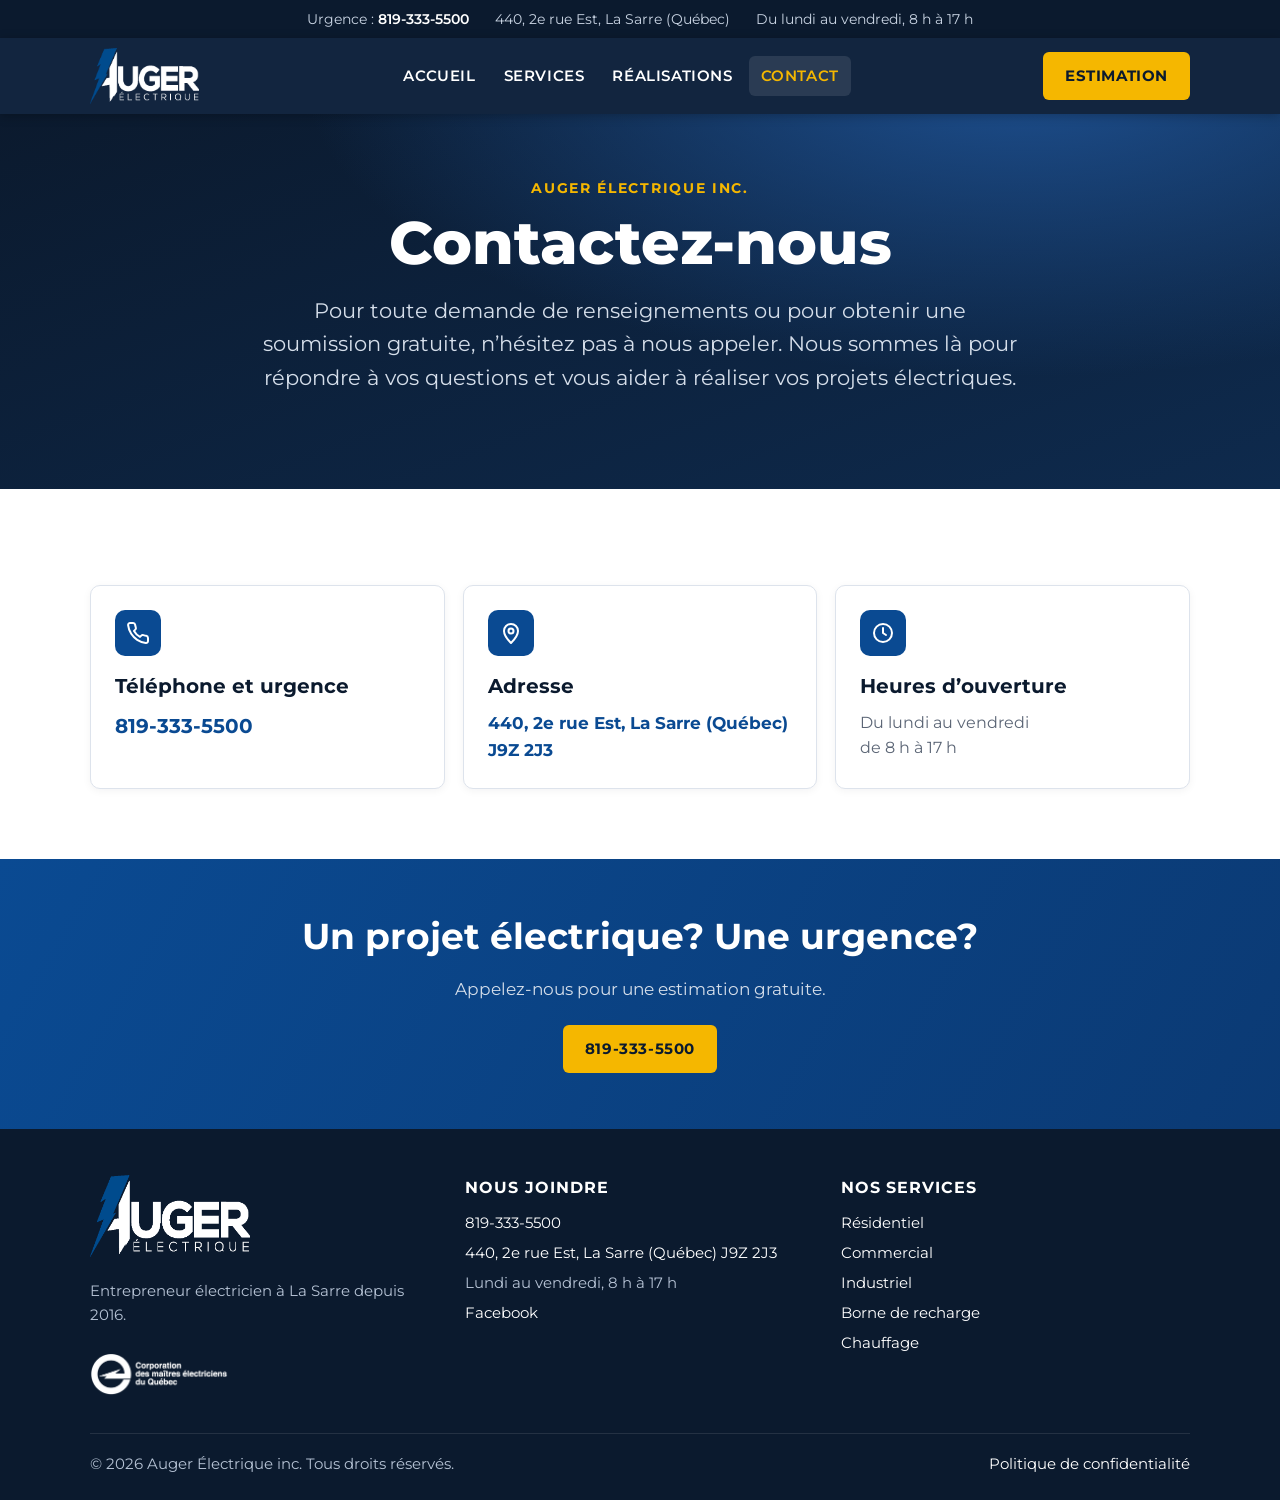
==== docs/contact/index.html @ 052617d5 "Nouveau site statique Auger Électrique (sans adresse courriel) Co-Authored-By: Claude Opus 5.5 <nore" ====
<!doctype html>
<html lang="fr-CA">
<head>
<meta charset="utf-8">
<meta name="viewport" content="width=device-width, initial-scale=1">
<title>Contact | Auger Électrique inc., électricien à La Sarre</title>
<meta name="description" content="Contactez Auger Électrique à La Sarre pour une soumission gratuite ou une urgence : 819-333-5500. 440, 2e rue Est, La Sarre (Québec).">
<link rel="canonical" href="https://augerelectrique.ca/contact/">
<meta name="robots" content="index, follow, max-image-preview:large">
<meta name="geo.region" content="CA-QC">
<meta name="geo.placename" content="La Sarre">
<meta property="og:type" content="website">
<meta property="og:locale" content="fr_CA">
<meta property="og:site_name" content="Auger Électrique inc.">
<meta property="og:title" content="Contact | Auger Électrique inc., électricien à La Sarre">
<meta property="og:description" content="Contactez Auger Électrique à La Sarre pour une soumission gratuite ou une urgence : 819-333-5500. 440, 2e rue Est, La Sarre (Québec).">
<meta property="og:url" content="https://augerelectrique.ca/contact/">
<meta property="og:image" content="https://augerelectrique.ca/img/og-auger.png">
<link rel="icon" type="image/png" href="../img/og-auger.png">
<link rel="preconnect" href="https://fonts.googleapis.com">
<link rel="preconnect" href="https://fonts.gstatic.com" crossorigin>
<link href="https://fonts.googleapis.com/css2?family=Montserrat:wght@400;600;700;800&display=swap" rel="stylesheet">
<link rel="stylesheet" href="../style.css">
<script type="application/ld+json">{"@context":"https://schema.org","@graph":[{"@type":"Electrician","@id":"https://augerelectrique.ca/#entreprise","name":"Auger Électrique inc.","url":"https://augerelectrique.ca/","logo":"https://augerelectrique.ca/img/og-auger.png","image":"https://augerelectrique.ca/img/og-auger.png","telephone":"+1-819-333-5500","priceRange":"$$","foundingDate":"2016","address":{"@type":"PostalAddress","streetAddress":"440, 2e rue Est","addressLocality":"La Sarre","addressRegion":"QC","postalCode":"J9Z 2J3","addressCountry":"CA"},"openingHoursSpecification":[{"@type":"OpeningHoursSpecification","dayOfWeek":["Monday","Tuesday","Wednesday","Thursday","Friday"],"opens":"08:00","closes":"17:00"}],"areaServed":["La Sarre","Abitibi-Ouest","Abitibi-Témiscamingue"],"sameAs":["https://www.facebook.com/ElectricienLaSarre"],"knowsAbout":["Électricité résidentielle","Électricité commerciale","Électricité industrielle","Entrée électrique","Panneau électrique","Borne de recharge","Chauffage électrique","Éclairage"]},{"@type":"WebPage","@id":"https://augerelectrique.ca/contact/#page","url":"https://augerelectrique.ca/contact/","name":"Contact | Auger Électrique inc., électricien à La Sarre","description":"Contactez Auger Électrique à La Sarre pour une soumission gratuite ou une urgence : 819-333-5500. 440, 2e rue Est, La Sarre (Québec).","inLanguage":"fr-CA","about":{"@id":"https://augerelectrique.ca/#entreprise"}}]}</script>
</head>
<body>
<div class="topbar"><div class="wrap">
  <span>Urgence : <a href="tel:+18193335500">819-333-5500</a></span>
  <span>440, 2e rue Est, La Sarre (Québec)</span>
  <span>Du lundi au vendredi, 8 h à 17 h</span>
</div></div>
<header class="site"><div class="wrap">
  <a class="logo" href="../"><img src="../img/logo_Auger_Electrique_2018.png" alt="Auger Électrique inc." width="601" height="308"></a>
  <button class="menu-toggle" aria-expanded="false" aria-controls="menu">Menu</button>
  <nav id="menu" aria-label="Menu principal"><ul><li><a href="../">Accueil</a></li><li><a href="../services/">Services</a></li><li><a href="../realisations/">Réalisations</a></li><li><a href="../contact/" aria-current="page">Contact</a></li></ul></nav>
  <a class="btn head-cta" href="tel:+18193335500">Estimation</a>
</div></header>
<main>
<section class="hero small"><div class="wrap">
  <span class="eyebrow">Auger Électrique inc.</span>
  <h1>Contactez-nous</h1>
  <p>Pour toute demande de renseignements ou pour obtenir une soumission gratuite, n’hésitez pas à nous appeler. Nous sommes là pour répondre à vos questions et vous aider à réaliser vos projets électriques.</p>
</div></section>
<section><div class="wrap">
  <div class="contact-grid">
    <div class="card"><div class="ico"><svg viewBox="0 0 24 24" fill="none" stroke="currentColor" stroke-width="2" stroke-linecap="round" stroke-linejoin="round" aria-hidden="true"><path d="M22 16.9v3a2 2 0 0 1-2.2 2 19.8 19.8 0 0 1-8.6-3.1 19.5 19.5 0 0 1-6-6A19.8 19.8 0 0 1 2.1 4.2 2 2 0 0 1 4.1 2h3a2 2 0 0 1 2 1.7c.1 1 .4 1.9.7 2.8a2 2 0 0 1-.5 2.1L8 9.9a16 16 0 0 0 6 6l1.3-1.3a2 2 0 0 1 2.1-.5c.9.3 1.8.6 2.8.7a2 2 0 0 1 1.7 2z"/></svg></div><h3>Téléphone et urgence</h3><a href="tel:+18193335500">819-333-5500</a></div>
    <div class="card"><div class="ico"><svg viewBox="0 0 24 24" fill="none" stroke="currentColor" stroke-width="2" stroke-linecap="round" stroke-linejoin="round" aria-hidden="true"><path d="M12 22s7-7 7-12a7 7 0 0 0-14 0c0 5 7 12 7 12z"/><circle cx="12" cy="10" r="2.5"/></svg></div><h3>Adresse</h3><p><a href="https://www.google.com/maps/search/?api=1&query=440+2e+rue+Est+La+Sarre+QC+J9Z+2J3" rel="noopener" target="_blank" style="font-size:17px">440, 2e rue Est, La Sarre (Québec) J9Z 2J3</a></p></div>
    <div class="card"><div class="ico"><svg viewBox="0 0 24 24" fill="none" stroke="currentColor" stroke-width="2" stroke-linecap="round" stroke-linejoin="round" aria-hidden="true"><circle cx="12" cy="12" r="9"/><path d="M12 7v5l3 2"/></svg></div><h3>Heures d’ouverture</h3><p>Du lundi au vendredi<br>de 8 h à 17 h</p></div>
  </div>
</div></section>
</main>
<section class="cta"><div class="wrap">
  <h2>Un projet électrique? Une urgence?</h2>
  <p>Appelez-nous pour une estimation gratuite.</p>
  <a class="btn" href="tel:+18193335500">819-333-5500</a>
</div></section>
<footer class="site"><div class="wrap">
  <div class="cols">
    <div>
      <img src="../img/logo_Auger_Electrique_2018.png" alt="Auger Électrique inc." width="160" height="82" loading="lazy">
      <p>Entrepreneur électricien à La Sarre depuis 2016.</p>
      <img class="cmeq" src="../img/01-Logo_CMEQ_RGB_300DPI-white-284w.webp" alt="Membre de la Corporation des maîtres électriciens du Québec (CMEQ)" width="140" height="44" loading="lazy">
    </div>
    <div>
      <h4>Nous joindre</h4>
      <ul>
        <li><a href="tel:+18193335500">819-333-5500</a></li>
        <li><a href="https://www.google.com/maps/search/?api=1&query=440+2e+rue+Est+La+Sarre+QC+J9Z+2J3" rel="noopener" target="_blank">440, 2e rue Est, La Sarre (Québec) J9Z 2J3</a></li>
        <li>Lundi au vendredi, 8 h à 17 h</li>
        <li><a href="https://www.facebook.com/ElectricienLaSarre" rel="noopener" target="_blank">Facebook</a></li>
      </ul>
    </div>
    <div>
      <h4>Nos services</h4>
      <ul><li><a href="../services/">Résidentiel</a></li><li><a href="../services/">Commercial</a></li><li><a href="../services/">Industriel</a></li><li><a href="../services/">Borne de recharge</a></li><li><a href="../services/">Chauffage</a></li></ul>
    </div>
  </div>
  <div class="bottom">
    <span>© 2026 Auger Électrique inc. Tous droits réservés.</span>
    <a href="../cookie-policy-ca/">Politique de confidentialité</a>
  </div>
</div></footer>
<script>
  const b=document.querySelector('.menu-toggle'),n=document.getElementById('menu');
  b.addEventListener('click',()=>{const o=n.classList.toggle('open');b.setAttribute('aria-expanded',o)});
</script>
</body>
</html>
---- docs/style.css ----
:root{
  --navy:#0b1a2e; --navy-2:#12253f; --blue:#0a4a92; --blue-l:#1f6fd1; --yellow:#f5b700;
  --text:#1c2430; --muted:#5b6575; --bg:#ffffff; --bg-2:#f3f6fa; --line:#dde3ec;
  --radius:10px; --max:1140px;
}
*{box-sizing:border-box}
html{scroll-behavior:smooth}
body{margin:0;font-family:"Montserrat",system-ui,-apple-system,"Segoe UI",Roboto,sans-serif;color:var(--text);background:var(--bg);line-height:1.6;font-size:17px}
img{max-width:100%;height:auto}
a{color:var(--blue)}
.wrap{max-width:var(--max);margin:0 auto;padding:0 20px}

/* Barre du haut */
.topbar{background:var(--navy);color:#c9d4e3;font-size:14px}
.topbar .wrap{display:flex;flex-wrap:wrap;gap:6px 26px;justify-content:center;padding-top:8px;padding-bottom:8px}
.topbar a{color:#fff;text-decoration:none;font-weight:600}

/* En-tête */
header.site{background:var(--navy-2);position:sticky;top:0;z-index:10;box-shadow:0 2px 10px rgba(0,0,0,.25)}
header.site .wrap{display:flex;align-items:center;justify-content:space-between;gap:16px;padding-top:10px;padding-bottom:10px}
.logo img{height:56px;width:auto;display:block}
nav ul{list-style:none;margin:0;padding:0;display:flex;gap:4px;flex-wrap:wrap}
nav a{color:#fff;text-decoration:none;font-weight:600;font-size:15px;text-transform:uppercase;letter-spacing:.04em;padding:8px 12px;border-radius:6px;display:block}
nav a:hover,nav a[aria-current="page"]{background:rgba(255,255,255,.1);color:var(--yellow)}
.btn{display:inline-block;background:var(--yellow);color:var(--navy);font-weight:700;text-decoration:none;padding:12px 22px;border-radius:6px;text-transform:uppercase;letter-spacing:.04em;font-size:15px;border:0;cursor:pointer}
.btn:hover{filter:brightness(1.08)}
.btn.outline{background:transparent;color:#fff;border:2px solid #fff}
.menu-toggle{display:none;background:none;border:2px solid #fff;color:#fff;border-radius:6px;padding:6px 10px;font-size:15px;font-weight:700;cursor:pointer}
@media (max-width:820px){
  .menu-toggle{display:block}
  nav{display:none;position:absolute;left:0;right:0;top:100%;background:var(--navy-2);padding:8px 20px 16px}
  nav.open{display:block}
  nav ul{flex-direction:column}
  header.site .wrap{position:relative}
  header.site .btn.head-cta{display:none}
  .logo img{height:46px}
}

/* Bandeau */
.hero{background:radial-gradient(1200px 500px at 80% -10%,#1d4f8f 0%,transparent 60%),linear-gradient(160deg,var(--navy) 0%,#0e2a4d 100%);color:#fff;text-align:center;padding:90px 0 100px;position:relative;overflow:hidden}
.hero h1{font-size:clamp(34px,6vw,60px);line-height:1.1;margin:0 0 18px;font-weight:800}
.hero p{font-size:clamp(17px,2.2vw,21px);max-width:760px;margin:0 auto 30px;color:#d5deea}
.hero .actions{display:flex;gap:12px;justify-content:center;flex-wrap:wrap}
.hero.small{padding:60px 0 64px}
.eyebrow{display:inline-block;color:var(--yellow);font-weight:700;letter-spacing:.12em;text-transform:uppercase;font-size:14px;margin-bottom:10px}

/* Sections */
section{padding:70px 0}
section.alt{background:var(--bg-2)}
h2{font-size:clamp(26px,3.6vw,36px);line-height:1.2;margin:0 0 18px;color:var(--navy)}
h3{margin:0 0 8px;color:var(--navy);font-size:20px}
.lead{color:var(--muted);max-width:760px}
.center{text-align:center}
.center .lead{margin-left:auto;margin-right:auto}

.cards{display:grid;grid-template-columns:repeat(auto-fit,minmax(190px,1fr));gap:18px;margin-top:30px}
.card{background:#fff;border:1px solid var(--line);border-radius:var(--radius);padding:24px;box-shadow:0 2px 8px rgba(11,26,46,.05)}
.card .ico{width:46px;height:46px;border-radius:10px;background:var(--blue);color:#fff;display:grid;place-items:center;margin-bottom:14px}
.card .ico svg{width:24px;height:24px}
.card p{margin:0;color:var(--muted);font-size:16px}

.two{display:grid;grid-template-columns:1fr 1fr;gap:40px;align-items:center}
@media (max-width:820px){.two{grid-template-columns:1fr}}
.checks{list-style:none;padding:0;margin:20px 0 0}
.checks li{padding-left:34px;position:relative;margin-bottom:10px;font-weight:600}
.checks li::before{content:"";position:absolute;left:0;top:4px;width:20px;height:20px;border-radius:50%;background:var(--blue) url("data:image/svg+xml,%3Csvg xmlns='http://www.w3.org/2000/svg' viewBox='0 0 24 24' fill='none' stroke='white' stroke-width='3'%3E%3Cpath d='M5 12l5 5L20 7'/%3E%3C/svg%3E") center/14px no-repeat}
.panel{background:var(--navy);color:#fff;border-radius:var(--radius);padding:34px}
.panel h3{color:#fff}
.panel p{color:#c9d4e3}
.panel .big{font-size:30px;font-weight:800;color:var(--yellow);text-decoration:none;display:inline-block;margin:6px 0 14px}

/* Services détaillés */
.service{display:grid;grid-template-columns:64px 1fr;gap:20px;padding:26px 0;border-bottom:1px solid var(--line)}
.service:last-child{border-bottom:0}
.service .ico{width:64px;height:64px;border-radius:14px;background:var(--blue);color:#fff;display:grid;place-items:center}
.service .ico svg{width:32px;height:32px}
.service p{margin:0;color:var(--muted)}
.tags{color:var(--blue);font-weight:600}

.reasons{display:grid;grid-template-columns:repeat(auto-fit,minmax(230px,1fr));gap:18px;margin-top:26px;counter-reset:r}
.reasons div{background:#fff;border-radius:var(--radius);padding:22px 22px 22px 70px;position:relative;border:1px solid var(--line)}
.reasons div::before{counter-increment:r;content:counter(r);position:absolute;left:20px;top:20px;width:34px;height:34px;border-radius:50%;background:var(--yellow);color:var(--navy);font-weight:800;display:grid;place-items:center}
.reasons p{margin:0}

/* FAQ */
.faq{max-width:820px;margin:26px auto 0}
.faq details{background:#fff;border:1px solid var(--line);border-radius:var(--radius);margin-bottom:10px}
.faq summary{cursor:pointer;padding:18px 22px;font-weight:700;color:var(--navy);list-style:none;display:flex;justify-content:space-between;gap:12px}
.faq summary::-webkit-details-marker{display:none}
.faq summary::after{content:"+";font-size:22px;line-height:1;color:var(--blue)}
.faq details[open] summary::after{content:"–"}
.faq details p{margin:0;padding:0 22px 18px;color:var(--muted)}

/* Contact */
.contact-grid{display:grid;grid-template-columns:repeat(auto-fit,minmax(240px,1fr));gap:18px;margin-top:26px}
.contact-grid .card a{font-weight:700;font-size:20px;text-decoration:none}
iframe.map{width:100%;height:340px;border:0;border-radius:var(--radius);margin-top:26px}

/* CTA */
.cta{background:linear-gradient(120deg,var(--blue) 0%,#0b3a74 100%);color:#fff;text-align:center;padding:56px 0}
.cta h2{color:#fff}
.cta p{color:#d5deea;margin:0 0 22px}

/* Pied de page */
footer.site{background:var(--navy);color:#b5c2d4;padding:46px 0 24px;font-size:15px}
footer.site .cols{display:grid;grid-template-columns:repeat(auto-fit,minmax(200px,1fr));gap:26px}
footer.site h4{color:#fff;margin:0 0 10px;font-size:16px;text-transform:uppercase;letter-spacing:.06em}
footer.site ul{list-style:none;margin:0;padding:0}
footer.site li{margin-bottom:6px}
footer.site a{color:#fff;text-decoration:none}
footer.site a:hover{color:var(--yellow)}
footer.site .bottom{border-top:1px solid rgba(255,255,255,.1);margin-top:30px;padding-top:18px;display:flex;flex-wrap:wrap;justify-content:space-between;gap:10px}
.cmeq{height:44px;width:auto;margin-top:10px}

.prose{max-width:820px}
.prose h2{font-size:24px;margin-top:34px}
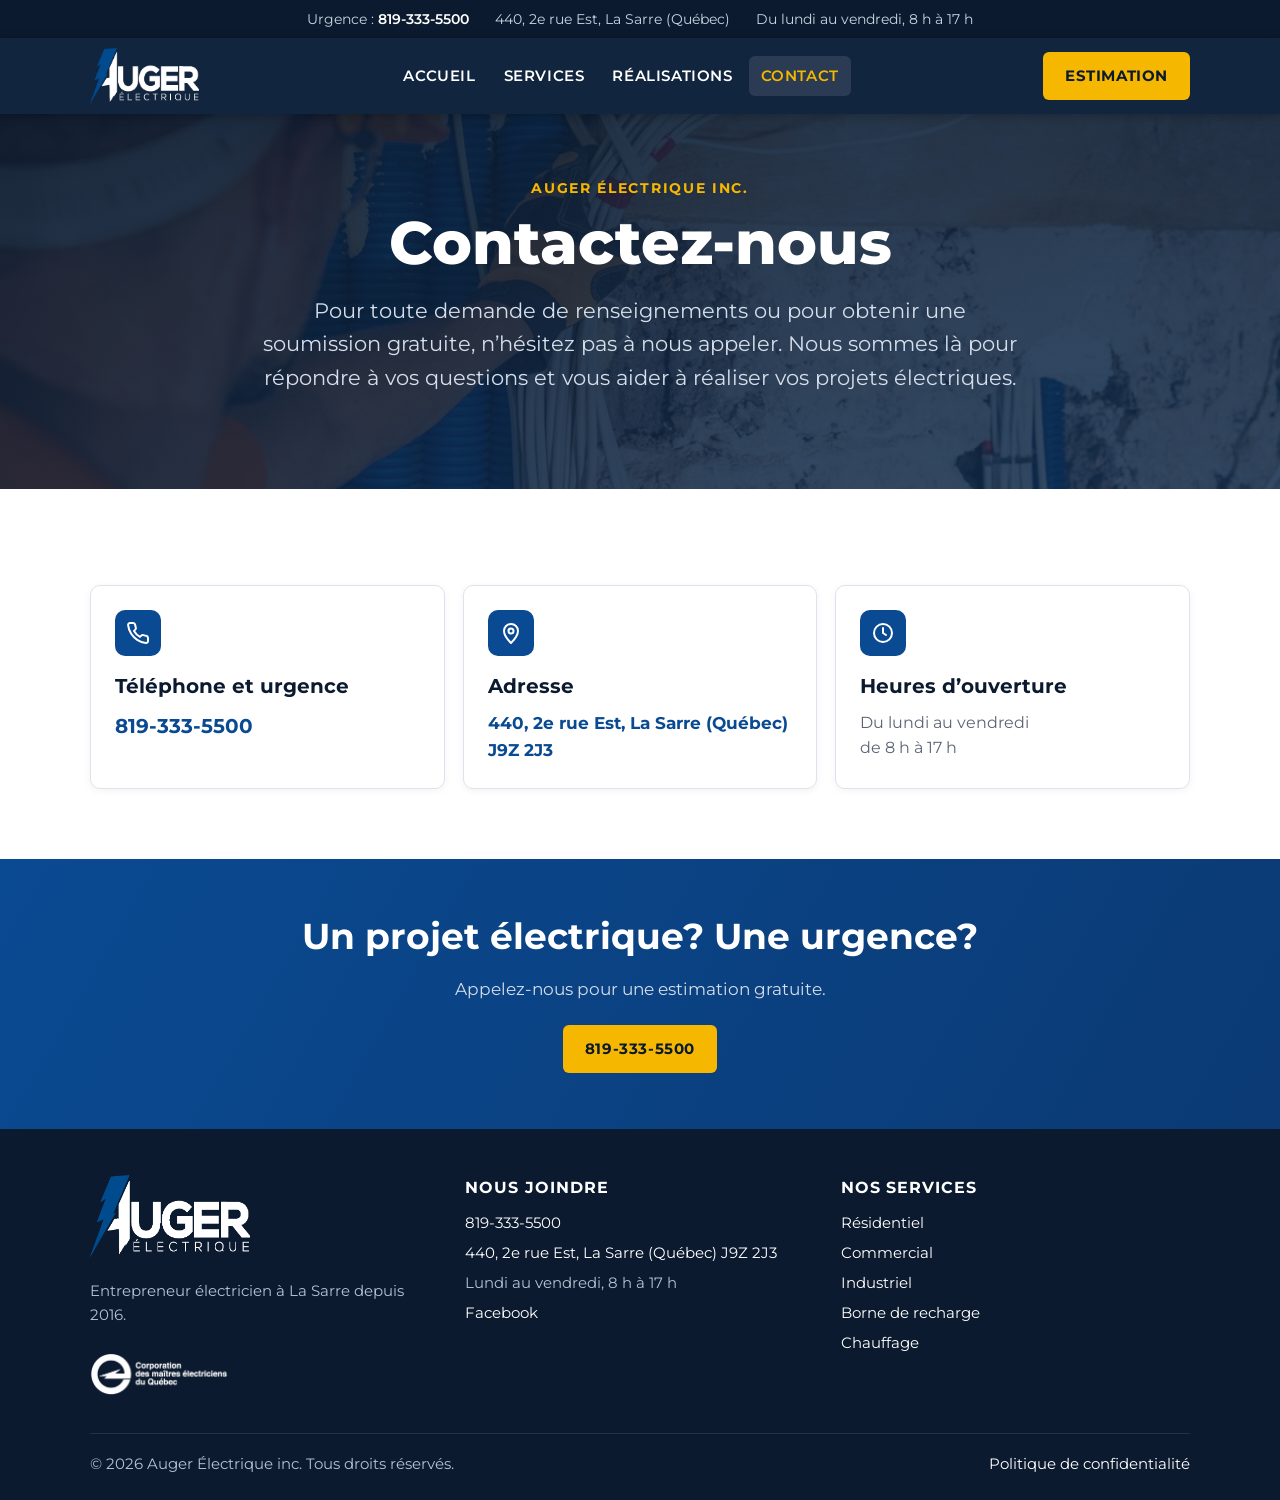
==== commit 532f62b7: "Bouton Estimation : mène à la page Contact Co-Authored-By: Claude Opus 5.5 <noreply@anthropic.com>" ====
--- a/docs/contact/index.html
+++ b/docs/contact/index.html
@@ -33,7 +33,7 @@
   <a class="logo" href="../"><img src="../img/logo_Auger_Electrique_2018.png" alt="Auger Électrique inc." width="601" height="308"></a>
   <button class="menu-toggle" aria-expanded="false" aria-controls="menu">Menu</button>
   <nav id="menu" aria-label="Menu principal"><ul><li><a href="../">Accueil</a></li><li><a href="../services/">Services</a></li><li><a href="../realisations/">Réalisations</a></li><li><a href="../contact/" aria-current="page">Contact</a></li></ul></nav>
-  <a class="btn head-cta" href="tel:+18193335500">Estimation</a>
+  <a class="btn head-cta" href="../contact/">Estimation</a>
 </div></header>
 <main>
 <section class="hero small"><div class="wrap">
--- a/docs/style.css
+++ b/docs/style.css
@@ -114,3 +114,14 @@
 
 .prose{max-width:820px}
 .prose h2{font-size:24px;margin-top:34px}
+
+/* Photos */
+.hero{background:linear-gradient(160deg,rgba(11,26,46,.92) 0%,rgba(14,42,77,.82) 100%),url("img/electricien-commercial-la-sarre.jpg") center/cover no-repeat}
+.card.photo{padding:0;overflow:hidden;display:flex;flex-direction:column}
+.card.photo img{display:block;width:100%;aspect-ratio:3/2;object-fit:cover}
+.card.photo .card-body{padding:18px 20px 22px}
+.service{grid-template-columns:260px 1fr;align-items:center}
+.service img{width:100%;aspect-ratio:3/2;object-fit:cover;border-radius:var(--radius);display:block}
+@media (max-width:640px){.service{grid-template-columns:1fr}}
+.card.photo .card-body{position:relative;padding-top:38px}
+.card.photo .ico{position:absolute;top:-23px;left:20px;margin:0;box-shadow:0 0 0 4px #fff}
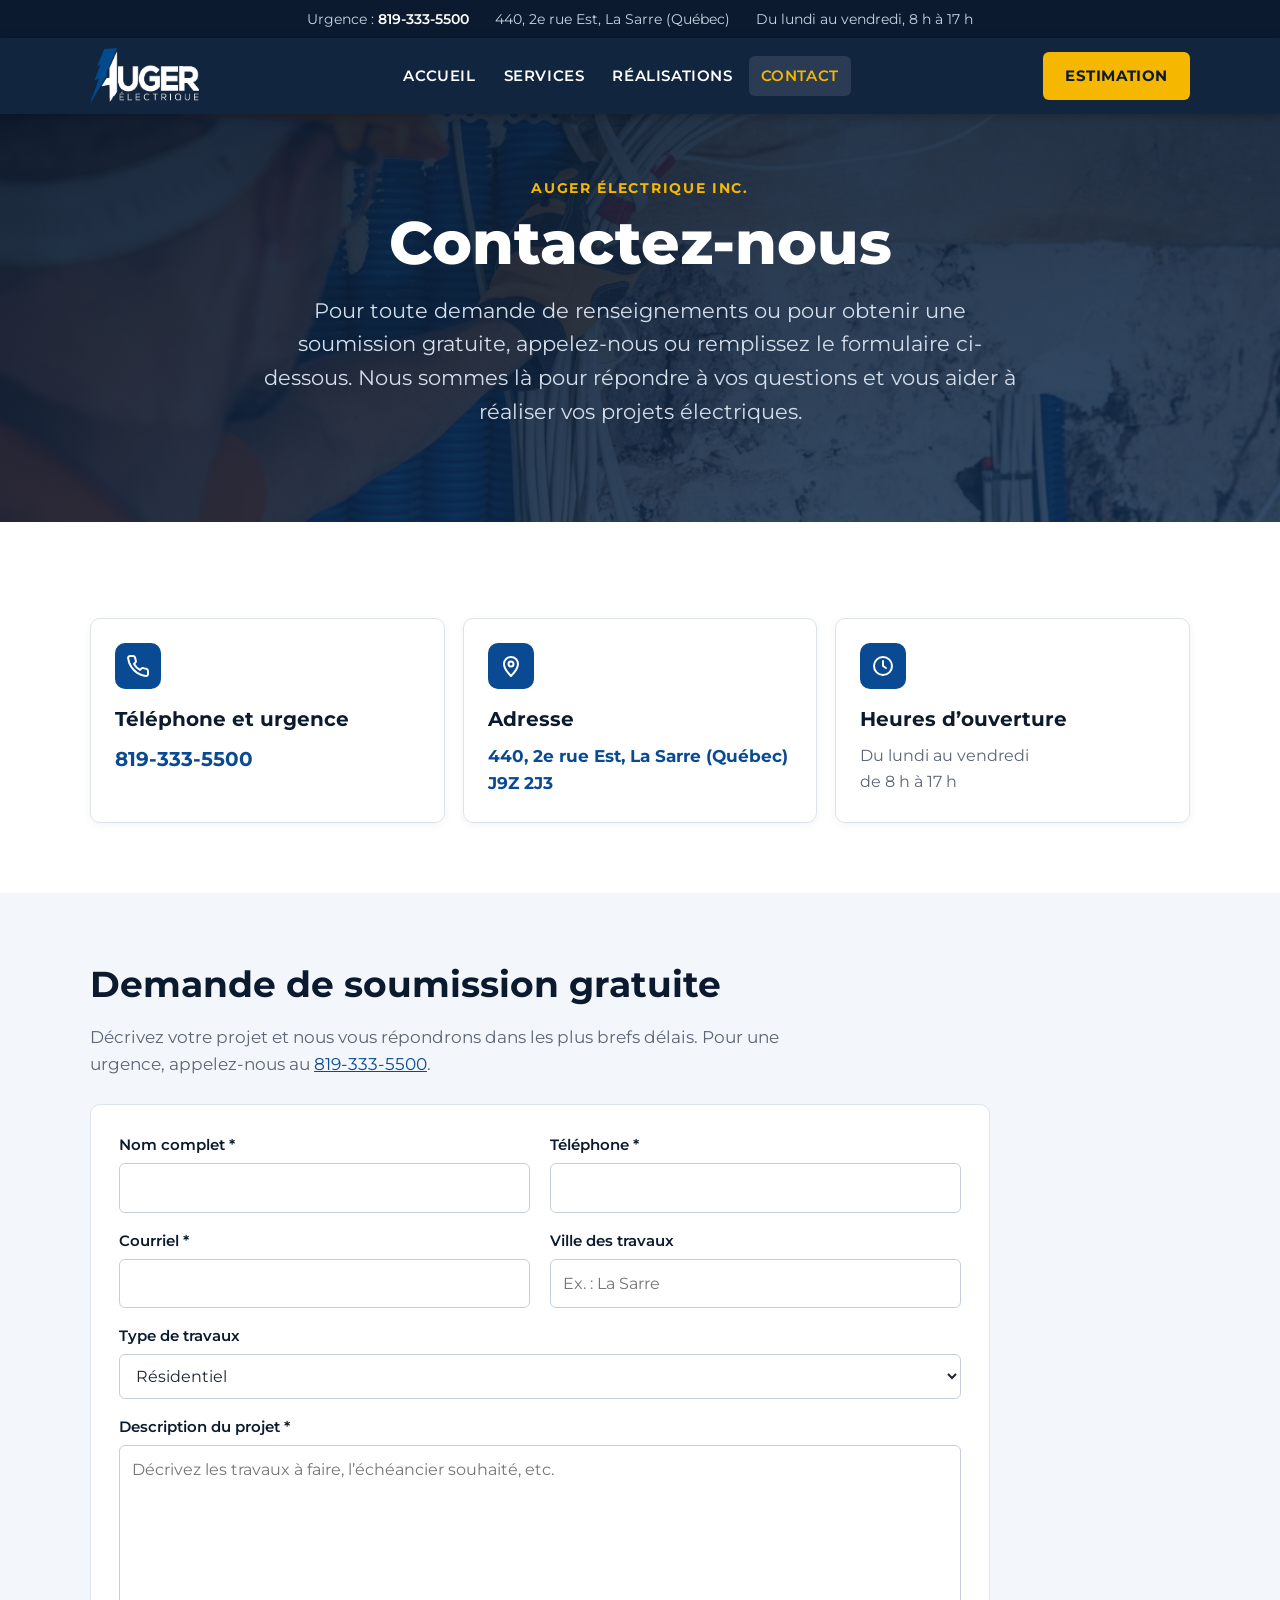
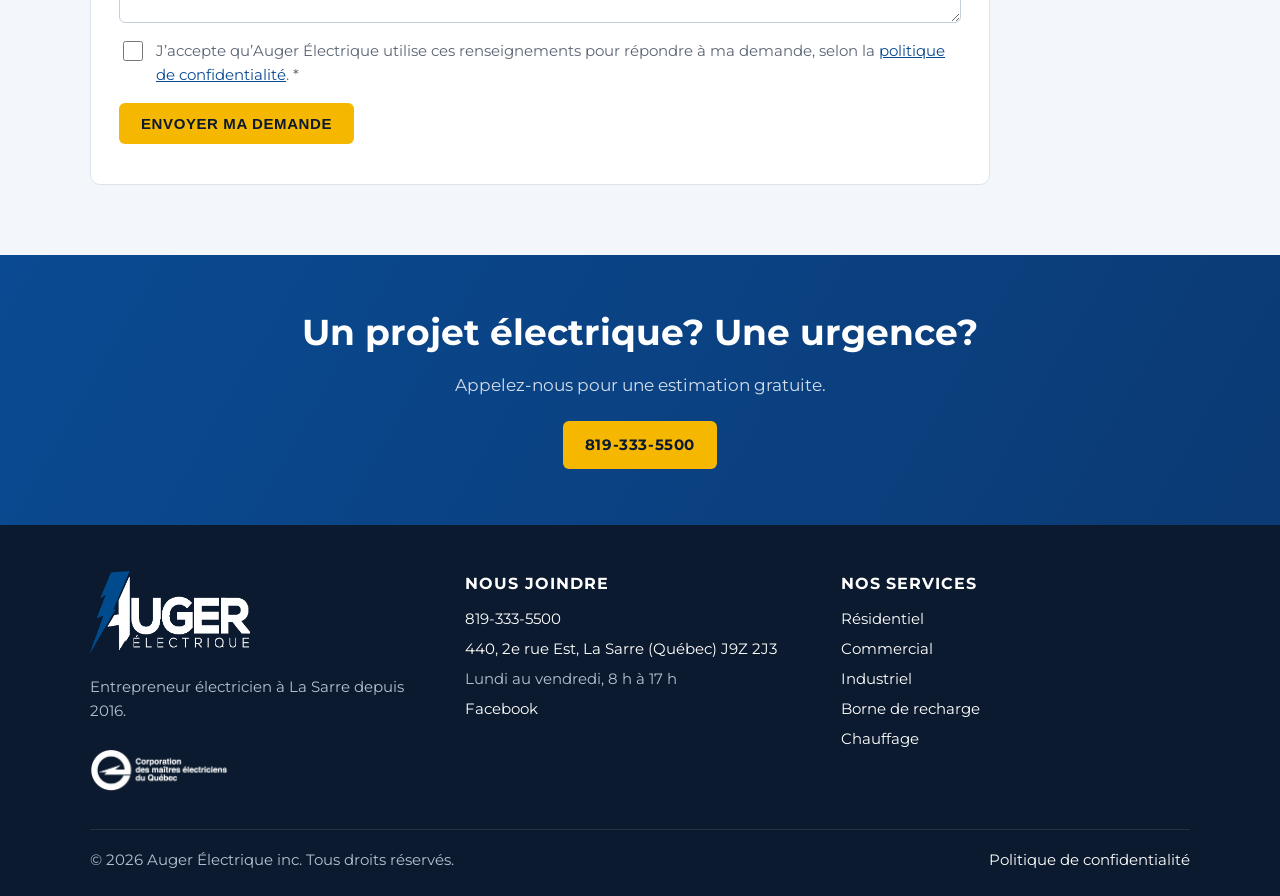
==== commit 00be557c: "Page Contact : formulaire de demande de soumission (Web3Forms) Co-Authored-By: Claude Opus 5.5 <nore" ====
--- a/docs/contact/index.html
+++ b/docs/contact/index.html
@@ -33,13 +33,13 @@
   <a class="logo" href="../"><img src="../img/logo_Auger_Electrique_2018.png" alt="Auger Électrique inc." width="601" height="308"></a>
   <button class="menu-toggle" aria-expanded="false" aria-controls="menu">Menu</button>
   <nav id="menu" aria-label="Menu principal"><ul><li><a href="../">Accueil</a></li><li><a href="../services/">Services</a></li><li><a href="../realisations/">Réalisations</a></li><li><a href="../contact/" aria-current="page">Contact</a></li></ul></nav>
-  <a class="btn head-cta" href="../contact/">Estimation</a>
+  <a class="btn head-cta" href="../contact/#soumission">Estimation</a>
 </div></header>
 <main>
 <section class="hero small"><div class="wrap">
   <span class="eyebrow">Auger Électrique inc.</span>
   <h1>Contactez-nous</h1>
-  <p>Pour toute demande de renseignements ou pour obtenir une soumission gratuite, n’hésitez pas à nous appeler. Nous sommes là pour répondre à vos questions et vous aider à réaliser vos projets électriques.</p>
+  <p>Pour toute demande de renseignements ou pour obtenir une soumission gratuite, appelez-nous ou remplissez le formulaire ci-dessous. Nous sommes là pour répondre à vos questions et vous aider à réaliser vos projets électriques.</p>
 </div></section>
 <section><div class="wrap">
   <div class="contact-grid">
@@ -48,6 +48,47 @@
     <div class="card"><div class="ico"><svg viewBox="0 0 24 24" fill="none" stroke="currentColor" stroke-width="2" stroke-linecap="round" stroke-linejoin="round" aria-hidden="true"><circle cx="12" cy="12" r="9"/><path d="M12 7v5l3 2"/></svg></div><h3>Heures d’ouverture</h3><p>Du lundi au vendredi<br>de 8 h à 17 h</p></div>
   </div>
 </div></section>
+<section class="alt" id="soumission"><div class="wrap">
+  <div class="form-intro">
+    <h2>Demande de soumission gratuite</h2>
+    <p class="lead">Décrivez votre projet et nous vous répondrons dans les plus brefs délais. Pour une urgence, appelez-nous au <a href="tel:+18193335500">819-333-5500</a>.</p>
+  </div>
+  <form id="form-soumission" class="form" action="https://api.web3forms.com/submit" method="POST">
+    <input type="hidden" name="access_key" value="3920dbc2-fa7a-4c60-9edb-c0b77ec32d93">
+    <input type="hidden" name="subject" value="Nouvelle demande de soumission – augerelectrique.ca">
+    <input type="hidden" name="from_name" value="Site Web Auger Électrique">
+    <input type="checkbox" name="botcheck" class="hp" tabindex="-1" autocomplete="off" aria-hidden="true">
+    <div class="field"><label for="f-nom">Nom complet *</label><input id="f-nom" name="Nom" required autocomplete="name"></div>
+    <div class="field"><label for="f-tel">Téléphone *</label><input id="f-tel" name="Téléphone" type="tel" required autocomplete="tel"></div>
+    <div class="field"><label for="f-courriel">Courriel *</label><input id="f-courriel" name="email" type="email" required autocomplete="email"></div>
+    <div class="field"><label for="f-ville">Ville des travaux</label><input id="f-ville" name="Ville" autocomplete="address-level2" placeholder="Ex. : La Sarre"></div>
+    <div class="field full"><label for="f-type">Type de travaux</label>
+      <select id="f-type" name="Type de travaux">
+        <option>Résidentiel</option><option>Commercial</option><option>Industriel</option><option>Agricole</option><option>Borne de recharge</option><option>Chauffage</option><option>Entrée ou panneau électrique</option><option>Autre</option>
+      </select></div>
+    <div class="field full"><label for="f-msg">Description du projet *</label><textarea id="f-msg" name="Description" rows="6" required placeholder="Décrivez les travaux à faire, l’échéancier souhaité, etc."></textarea></div>
+    <div class="field full check"><input id="f-consent" type="checkbox" name="Consentement" value="Oui" required><label for="f-consent">J’accepte qu’Auger Électrique utilise ces renseignements pour répondre à ma demande, selon la <a href="../cookie-policy-ca/">politique de confidentialité</a>. *</label></div>
+    <div class="field full"><button class="btn" type="submit">Envoyer ma demande</button><p id="form-statut" class="form-status" role="status" aria-live="polite"></p></div>
+  </form>
+</div></section>
+<script>
+(function(){
+  const f=document.getElementById('form-soumission'), s=document.getElementById('form-statut'), b=f.querySelector('button');
+  f.addEventListener('submit', async (e)=>{
+    e.preventDefault();
+    if (f.botcheck.checked) return;
+    b.disabled=true; s.className='form-status'; s.textContent='Envoi en cours…';
+    try {
+      const r=await fetch(f.action,{method:'POST',headers:{'Accept':'application/json'},body:new FormData(f)});
+      const j=await r.json();
+      if (j.success) { f.reset(); s.className='form-status ok'; s.textContent='Merci! Votre demande a bien été envoyée. Nous vous répondrons rapidement.'; }
+      else throw new Error(j.message);
+    } catch(err) {
+      s.className='form-status err'; s.textContent='L’envoi n’a pas fonctionné. Réessayez ou appelez-nous au 819-333-5500.';
+    } finally { b.disabled=false; }
+  });
+})();
+</script>
 </main>
 <section class="cta"><div class="wrap">
   <h2>Un projet électrique? Une urgence?</h2>
--- a/docs/style.css
+++ b/docs/style.css
@@ -125,3 +125,23 @@
 @media (max-width:640px){.service{grid-template-columns:1fr}}
 .card.photo .card-body{position:relative;padding-top:38px}
 .card.photo .ico{position:absolute;top:-23px;left:20px;margin:0;box-shadow:0 0 0 4px #fff}
+
+/* Formulaire de soumission */
+.form-intro{max-width:760px;margin-bottom:26px}
+.form{display:grid;grid-template-columns:1fr 1fr;gap:16px 20px;background:#fff;border:1px solid var(--line);border-radius:var(--radius);padding:28px;max-width:900px}
+.form .field{display:flex;flex-direction:column;gap:6px;min-width:0}
+.form .full{grid-column:1/-1}
+.form label{font-weight:600;font-size:15px;color:var(--navy)}
+.form input,.form select,.form textarea{font:inherit;font-size:16px;padding:11px 12px;border:1px solid #c5cfdc;border-radius:6px;background:#fff;color:var(--text);width:100%}
+.form textarea{resize:vertical}
+.form input:focus,.form select:focus,.form textarea:focus{outline:2px solid var(--blue-l);outline-offset:1px;border-color:var(--blue-l)}
+.form .check{flex-direction:row;align-items:flex-start;gap:10px}
+.form .check input{width:20px;height:20px;margin-top:2px;flex:none}
+.form .check label{font-weight:400;font-size:15px;color:var(--muted)}
+.form .btn{justify-self:start;align-self:flex-start}
+.form .btn[disabled]{opacity:.6;cursor:wait}
+.form-status{margin:6px 0 0;font-weight:600}
+.form-status.ok{color:#18794e}
+.form-status.err{color:#b42318}
+.hp{position:absolute;left:-9999px;width:1px;height:1px;opacity:0}
+@media (max-width:640px){.form{grid-template-columns:1fr;padding:20px}}
